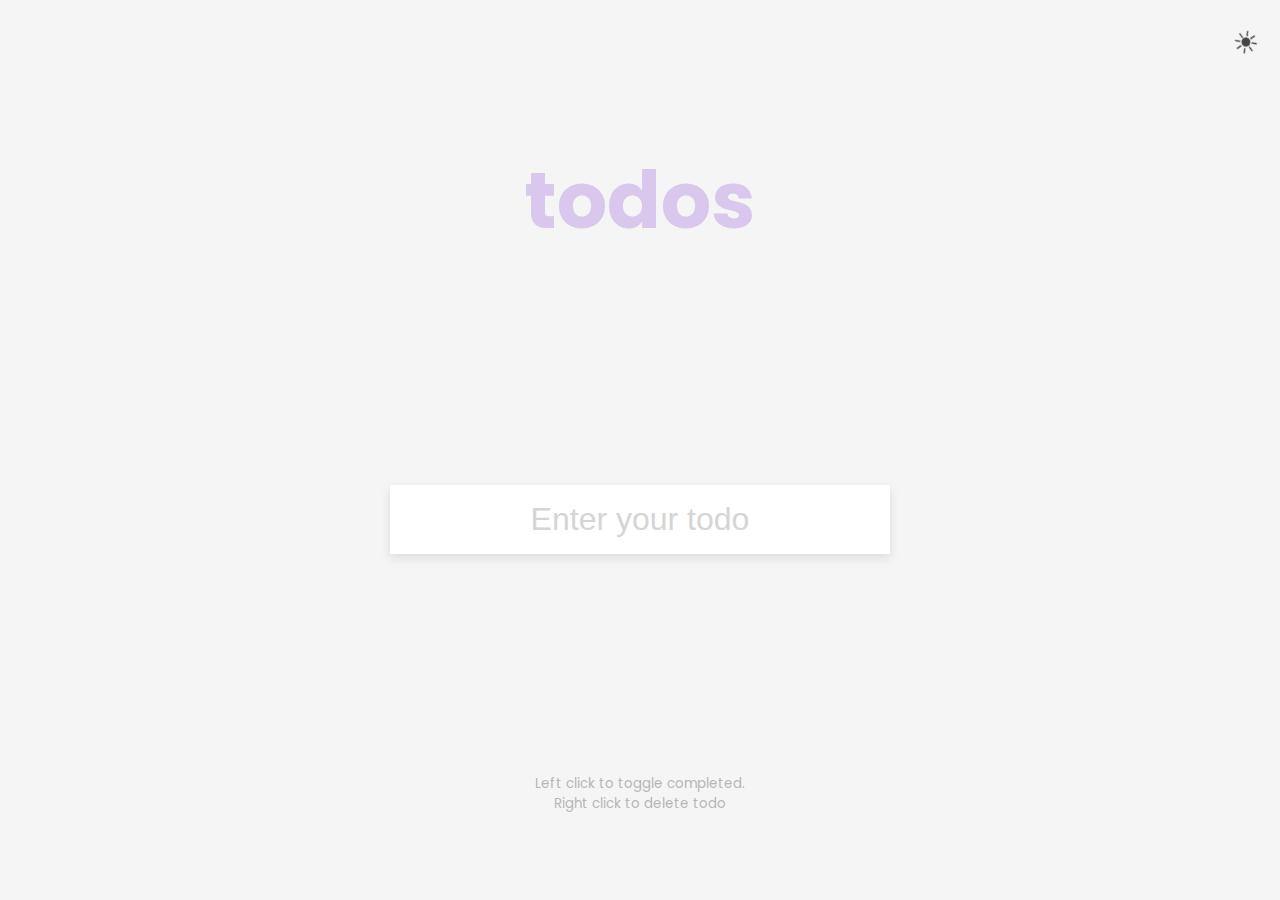
==== index.html @ 4f2fac81 "Fixed more than 10-12 tasks breaking the site." ====
<!DOCTYPE html>
<html lang="en">
  <head>
    <meta charset="UTF-8" />
    <meta name="viewport" content="width=device-width, initial-scale=1.0" />
    <link rel="stylesheet" href="style.css" />
    <title>Todo List</title>
  </head>
  <body>
    <div class="light-or-dark" onclick="lightDarkToggle()">☀︎</div>
    <h1>todos</h1>
    <form id="form">
      <input type="text" class="input" id="input" placeholder="Enter your todo" autocomplete="off">

      <ul class="todos" id="todos"></ul>
    </form>
    <small>Left click to toggle completed. <br> Right click to delete todo</small>

    <script src="script.js"></script>
  </body>
</html>
---- style.css ----
@import url('https://fonts.googleapis.com/css2?family=Poppins:wght@200;400&display=swap');

* {
  box-sizing: border-box;
}

body {
  background-color: #f5f5f5;
  color: #444;
  font-family: 'Poppins', sans-serif;
  display: flex;
  flex-direction: column;
  align-items: center;
  justify-content: center;
  height: 100vh;
  margin: 0;
  transition: background 0.2s linear;
  justify-content: space-around;
}

h1 {
  color: rgb(179, 131, 226);
  font-size: 5rem;
  text-align: center;
  opacity: 0.4;
}

form {
  box-shadow: 0 4px 10px rgba(0, 0, 0, 0.1);
  max-width: 100%;
  width: 500px;
  overflow-y: auto;
}

.input {
  border: none;
  color: #444;
  font-size: 2rem;
  padding: 1rem 2rem;
  display: block;
  width: 100%;
  transition: background 0.2s linear;
  text-align: center;
}

.input::placeholder {
  color: #d5d5d5;
}

.input:focus {
  outline-style: solid;
  outline-color: rgb(179, 131, 226);
  box-shadow: inset 0 0 0 1px rgb(179, 131, 226);
}

.todos {
  background-color: #fff;
  padding: 0;
  margin: 0;
  list-style-type: none;
  transition: background 0.2s linear;
  word-wrap:break-word;
}

.todos li {
  border-top: 1px solid #e5e5e5;
  cursor: pointer;
  font-size: 1.5rem;
  padding: 1rem 2rem;
}

.todos li.completed {
  color: #b6b6b6;
  text-decoration: line-through;
}

small {
  color: #b5b5b5;
  margin-top: 3rem;
  text-align: center;
}

/*Dark mode toggle*/
.light-or-dark {
  position: fixed;
  top:20px;
  transform: rotate(-0.1turn);
  right: 20px;
  font-size: 30px;
  transition: transform 0.2s linear;
  -ms-user-select: none;
  -webkit-user-select: none;
  user-select: none;
}

.light-or-dark:hover {
  cursor: pointer;
}

.dark{
  background-color: #2d2d2d;
  color: #ebebeb;
}

.dark-todos {
  background-color: #4a4a4a75;
  color: #ebebeb;
  box-shadow: 0 5px 15px rgba(0, 0, 0, 0.397);
}
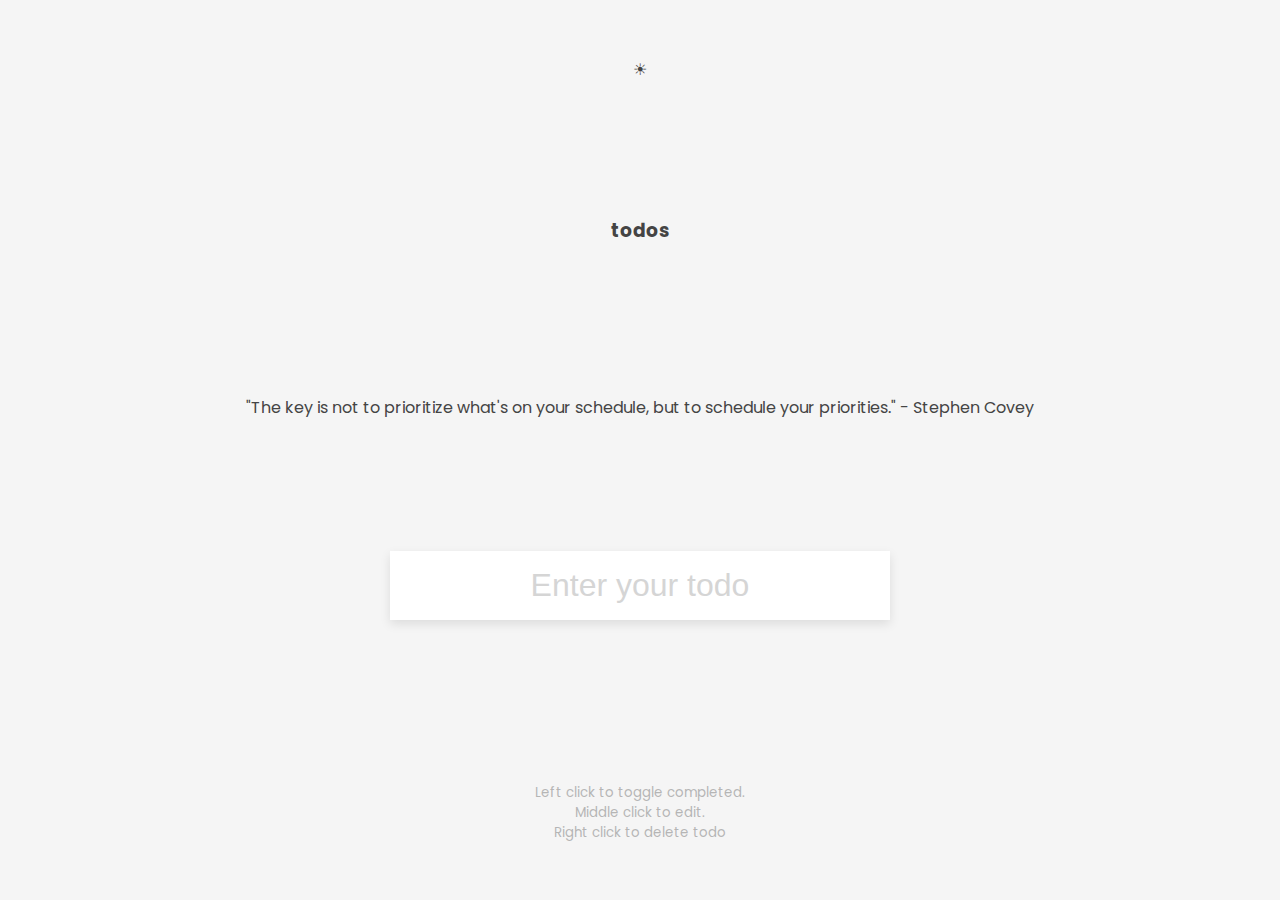
==== commit 87036c0a: "Editing" ====
--- a/index.html
+++ b/index.html
@@ -7,15 +7,18 @@
     <title>Todo List</title>
   </head>
   <body>
-    <div class="light-or-dark" onclick="lightDarkToggle()">☀︎</div>
-    <h1>todos</h1>
+    <div class="lightOrDark" onclick="lightDarkToggle()">☀︎</div>
+    <h3>todos</h3>
+    <div class="quotes-container" id="quotes-container">
+      <p class="quote" id="quote">
+      </p>
+    </div>  
     <form id="form">
       <input type="text" class="input" id="input" placeholder="Enter your todo" autocomplete="off">
-
-      <ul class="todos" id="todos"></ul>
+        <ul class="todos" id="todos"></ul>
     </form>
-    <small>Left click to toggle completed. <br> Right click to delete todo</small>
+    <small>Left click to toggle completed. <br>Middle click to edit. <br> Right click to delete todo</small>
 
     <script src="script.js"></script>
   </body>
-</html>
+</html>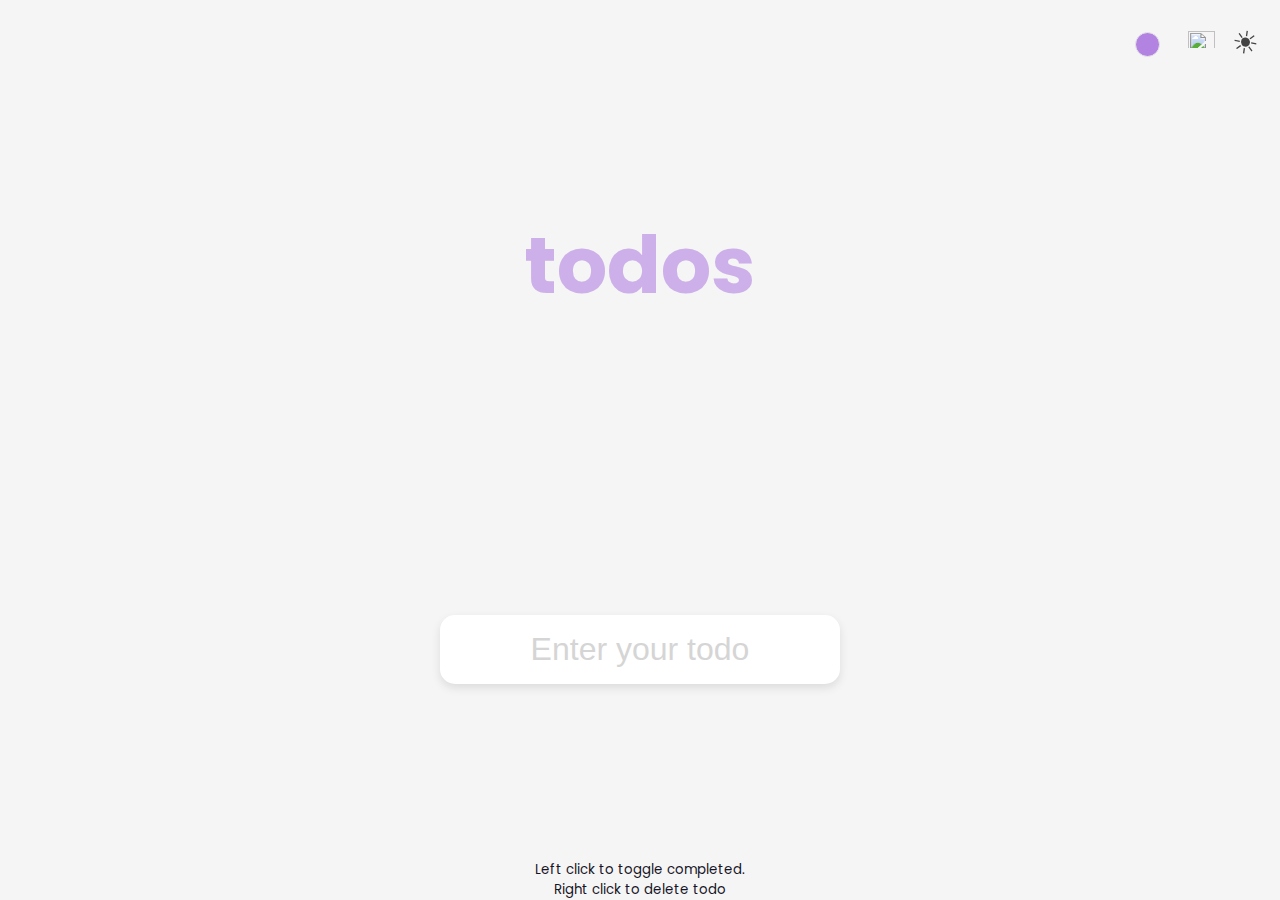
==== commit 4242c781: "Added themes." ====
--- a/index.html
+++ b/index.html
@@ -7,17 +7,32 @@
     <title>Todo List</title>
   </head>
   <body>
-    <div class="lightOrDark" onclick="lightDarkToggle()">☀︎</div>
-    <h3>todos</h3>
+    <div class="lavender">
+      <div class="theme">
+        <span class="theme-icon"></span>
+        <div class="theme-selector">
+          <span class="lavender-theme" onclick="theme(0)"></span>
+          <span class="orange-theme" onclick="theme(1)"></span>
+          <span class="aqua-theme" onclick="theme(2)"></span>
+          <span class="lime-theme" onclick="theme(3)"></span>
+        </div>
+      </div>
+    </div>
+    <div class="calendar" onclick="calendar()"><a href="cal.html"><img id="cal" src="public/images/calendar.png" alt=""></a></div>
+    <div class="lightOrDark" onclick="lightDarkToggle(0)">☀︎</div>
+
+    <div class="lavender"><h3>todos</h3></div>
     <div class="quotes-container" id="quotes-container">
       <p class="quote" id="quote">
       </p>
     </div>  
+    <div class="lavender">
     <form id="form">
       <input type="text" class="input" id="input" placeholder="Enter your todo" autocomplete="off">
         <ul class="todos" id="todos"></ul>
     </form>
-    <small>Left click to toggle completed. <br>Middle click to edit. <br> Right click to delete todo</small>
+    </div>
+    <small>Left click to toggle completed. <br> Right click to delete todo</small>
 
     <script src="script.js"></script>
   </body>
--- a/style.css
+++ b/style.css
@@ -1,4 +1,5 @@
 @import url('https://fonts.googleapis.com/css2?family=Poppins:wght@200;400&display=swap');
+@import url("themes.css");
 
 * {
   box-sizing: border-box;
@@ -6,35 +7,46 @@
 
 body {
   background-color: #f5f5f5;
-  color: #444;
+  color: #151426;
   font-family: 'Poppins', sans-serif;
   display: flex;
   flex-direction: column;
   align-items: center;
-  justify-content: center;
+  justify-content: space-between;
   height: 100vh;
   margin: 0;
   transition: background 0.2s linear;
-  justify-content: space-around;
 }
 
-h1 {
-  color: rgb(179, 131, 226);
+h3 {
+  color: var(--header-text);
   font-size: 5rem;
   text-align: center;
-  opacity: 0.4;
+  opacity: 0.6;
+  margin-bottom:1rem;
+  transition: color 0.2s linear;
 }
 
 form {
-  box-shadow: 0 4px 10px rgba(0, 0, 0, 0.1);
   max-width: 100%;
-  width: 500px;
-  overflow-y: auto;
+  width: 400px;
+  display: flex;
+  flex-direction: column;
+  justify-content: baseline;
+}
+
+.quote{
+  font-size: 1rem;
+  text-align: center;
+  opacity: 0.4;
+  margin: 1.5em 0em;
 }
 
 .input {
   border: none;
-  color: #444;
+  color: #444444;
+  box-shadow: 0 4px 10px rgba(0, 0, 0, 0.1);
+  border-radius:15px;
   font-size: 2rem;
   padding: 1rem 2rem;
   display: block;
@@ -49,39 +61,67 @@
 
 .input:focus {
   outline-style: solid;
-  outline-color: rgb(179, 131, 226);
-  box-shadow: inset 0 0 0 1px rgb(179, 131, 226);
+  outline-color: var(--header-text);
 }
 
 .todos {
-  background-color: #fff;
-  padding: 0;
-  margin: 0;
+  display: flex;
+  flex-direction: column-reverse;
+  margin: 0.1rem;
   list-style-type: none;
   transition: background 0.2s linear;
   word-wrap:break-word;
 }
 
+ul{
+  padding-inline-start: 0px;
+}
+
 .todos li {
-  border-top: 1px solid #e5e5e5;
+  background-color: #b5b5b560;
   cursor: pointer;
-  font-size: 1.5rem;
+  font-size: 1.0rem;
   padding: 1rem 2rem;
+  border-radius: 15px;
+  margin: 0.5rem 0;
+  transition: background 0.2s linear;
+  display: flex;
+  justify-content: space-between;
+  align-items: center;
+  width:100%;
+}
+.todos li:hover {
+  background-color: var(--hover-color);
 }
 
 .todos li.completed {
-  color: #b6b6b6;
+  color: #b6b6b690;
+  background-color: rgba(0, 0, 0, 0.1);
   text-decoration: line-through;
 }
 
+
 small {
-  color: #b5b5b5;
   margin-top: 3rem;
   text-align: center;
 }
 
+/*calendar*/
+.calendar{
+  position: fixed;
+  top:23px;
+  right: 65px;
+  font-size: 30px;
+}
+
+#cal{
+  height: 25px;
+  width: 27px;
+}
+
 /*Dark mode toggle*/
-.light-or-dark {
+.lightOrDark {
+  color: #444444;
   position: fixed;
   top:20px;
   transform: rotate(-0.1turn);
@@ -93,17 +133,38 @@
   user-select: none;
 }
 
-.light-or-dark:hover {
+.lightOrDark:hover {
   cursor: pointer;
 }
 
 .dark{
   background-color: #2d2d2d;
-  color: #ebebeb;
+  color: #e6e6e6;
+}
+.dark-input {
+  background-color: #333333;
+  color: #e6e6e6;
+  box-shadow: 0 4px 10px rgba(0, 0, 0, 0.113);
+}
+.dark-todos {
+  background-color: #333333;
+  color: #e6e6e6;
 }
 
-.dark-todos {
-  background-color: #4a4a4a75;
-  color: #ebebeb;
-  box-shadow: 0 5px 15px rgba(0, 0, 0, 0.397);
+
+@media only screen and (max-width: 600px) {
+  h1 {
+    font-size: 6rem;
+  }
+  form {
+    width: 90%;
+  }
+  .input {
+    font-size: 1.5rem;
+    padding: 0.8rem 1.5rem;
+  }
+  .todos li {
+    font-size: 1.2rem;
+    padding: 0.8rem 1.5rem;
+  }
 }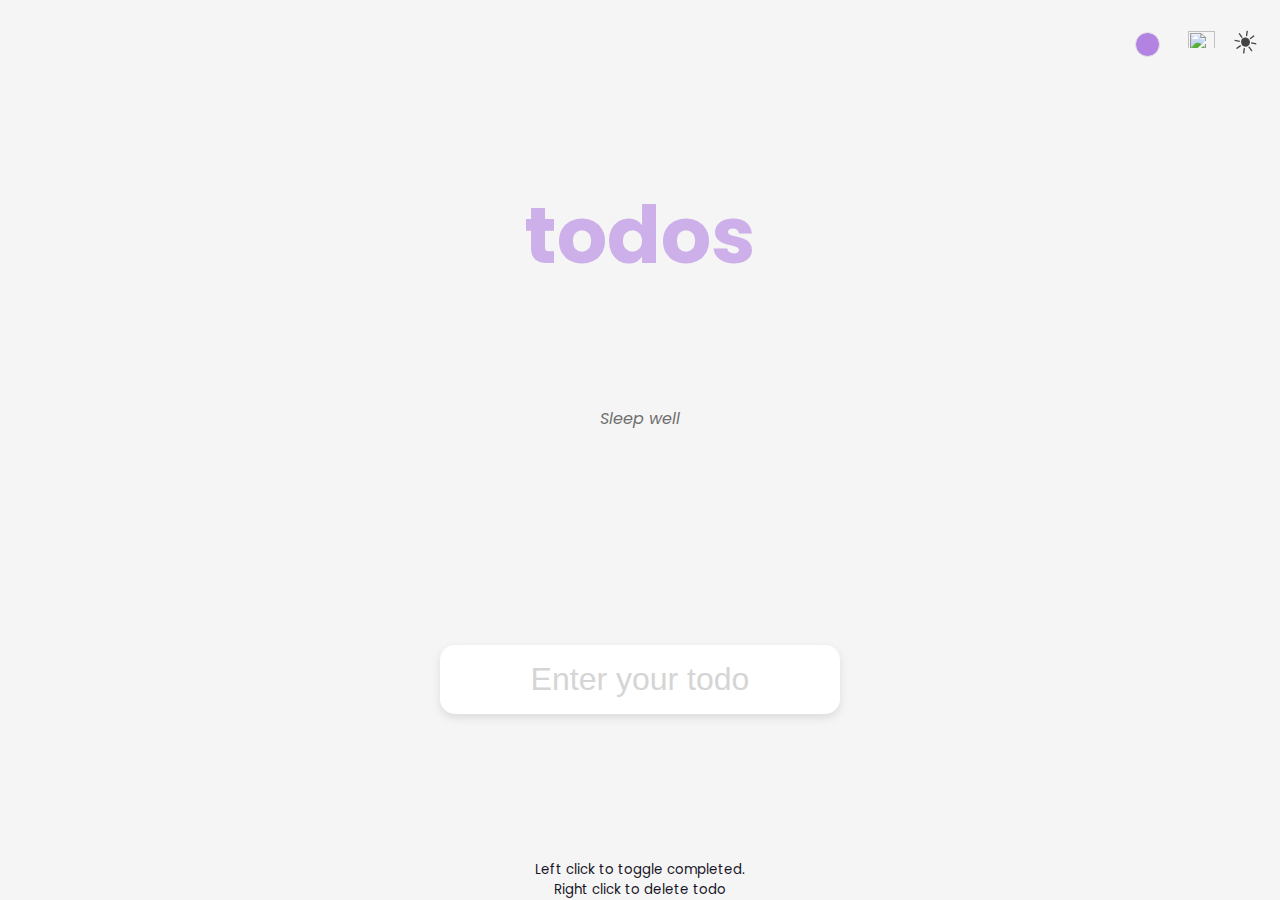
==== commit 12931459: "Added greeting message and quote changes." ====
--- a/index.html
+++ b/index.html
@@ -20,8 +20,8 @@
     </div>
     <div class="calendar" onclick="calendar()"><a href="cal.html"><img id="cal" src="public/images/calendar.png" alt=""></a></div>
     <div class="lightOrDark" onclick="lightDarkToggle(0)">☀︎</div>
-
     <div class="lavender"><h3>todos</h3></div>
+    <span class="greeting"></span>
     <div class="quotes-container" id="quotes-container">
       <p class="quote" id="quote">
       </p>
--- a/style.css
+++ b/style.css
@@ -151,6 +151,11 @@
   color: #e6e6e6;
 }
 
+.greeting {
+  color: #707070;
+  font-style: italic;
+  font: 1rem;
+}
 
 @media only screen and (max-width: 600px) {
   h1 {
